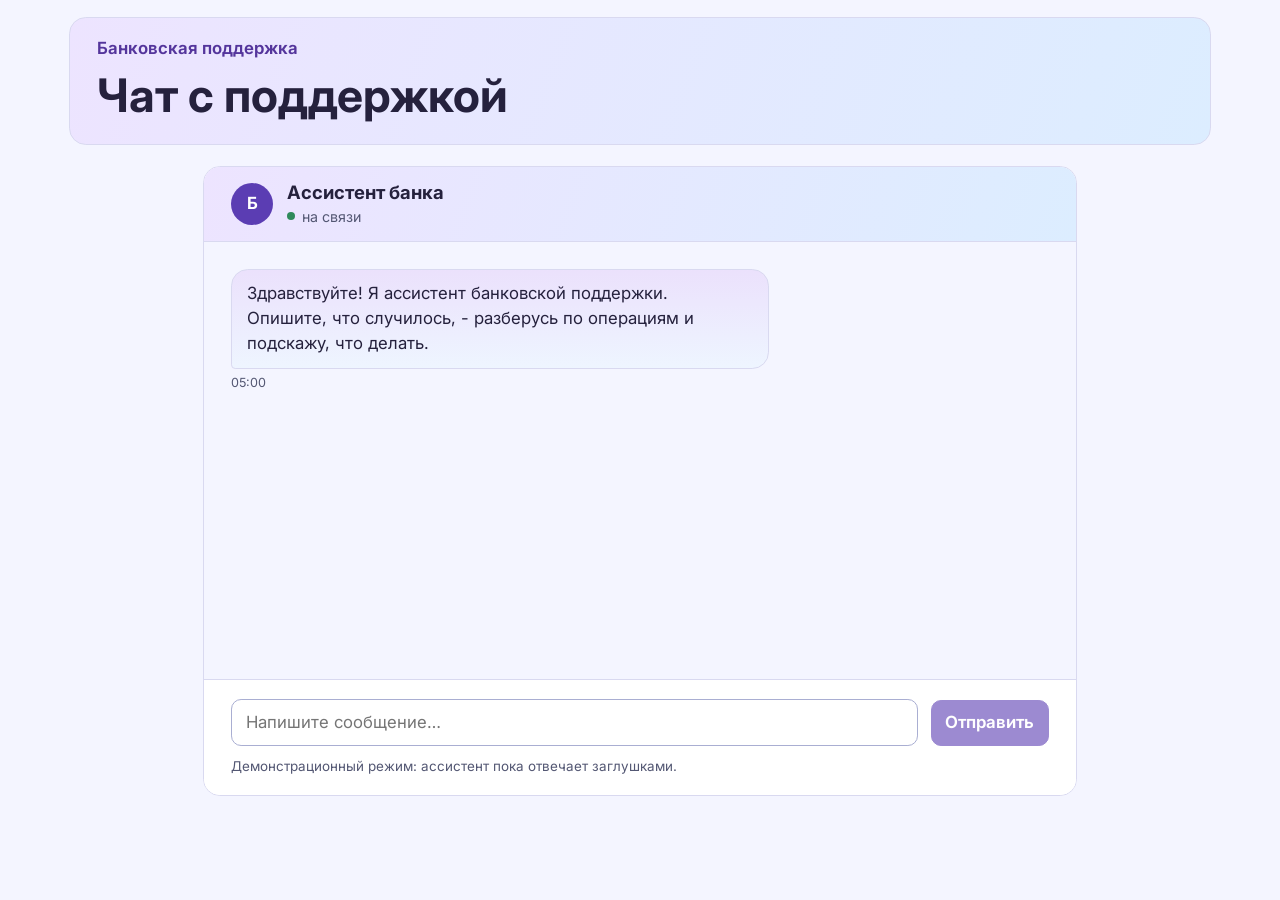
==== chat/chat.html @ 7e6d899d "Visual part Doesnt work yet, only visual" ====
<!doctype html>
<html lang="ru">
<head>
  <meta charset="utf-8">
  <meta name="viewport" content="width=device-width, initial-scale=1">
  <title>Чат с поддержкой | Банковская поддержка</title>
  <link rel="stylesheet" href="https://fonts.googleapis.com/css2?family=Inter:wght@400..700&amp;display=swap">
  <link rel="stylesheet" href="chat.css">
  <script type="module" src="chat.js"></script>
</head>
<body>
  <header class="page-header">
    <div class="container">
      <p class="product">Банковская поддержка</p>
      <h1>Чат с поддержкой</h1>
    </div>
  </header>

  <main class="container">
    <div class="chat-wrap">
      <section class="card chat" aria-labelledby="chat-title">
        <div class="chat-head">
          <span class="chat-avatar" aria-hidden="true">Б</span>
          <div>
            <h2 id="chat-title">Ассистент банка</h2>
            <p class="chat-status" id="chat-status">на связи</p>
          </div>
        </div>

        <div class="chat-log" id="chat-log" role="log" aria-live="polite" aria-label="История переписки">
          <div class="msg msg--bot">
            <div class="msg__bubble">
              <p>Здравствуйте! Я ассистент банковской поддержки. Опишите, что случилось, - разберусь по операциям и подскажу, что делать.</p>
            </div>
          </div>

        </div>

        <div class="chat-footer">
          <form class="chat-form" id="chat-form">
            <label class="sr-only" for="chat-input">Сообщение</label>
            <textarea id="chat-input" name="message" rows="1" placeholder="Напишите сообщение…" required></textarea>
            <button id="chat-send" type="submit" disabled>Отправить</button>
          </form>
          <p class="chat-note">Демонстрационный режим: ассистент пока отвечает заглушками.</p>
        </div>
      </section>
    </div>
  </main>
</body>
</html>
---- chat/chat.css ----
:root {
  color-scheme: light;
  --text: #25213d;
  --surface-subtle: #eef5ff;
  --result-tint: #ebe1fc;
  --border: #d9d9f0;
  --accent-text: #54359c;
  --input-border: #a9aed2;
  --primary: #5b3db3;
  --primary-hover: #482a95;
  --muted: #535773;
  --error: #a42543;
  --page: #f4f5ff;
  --surface: #ffffff;
  --header-start: #ede4ff;
  --header-end: #dcedff;
  --on-primary: #ffffff;
  --focus: #285bc4;
  --online: #2f8a5b;

  font: 105%/1.5 "Inter", system-ui, sans-serif;
  color: var(--text);
  background: var(--page);
}

* { box-sizing: border-box; }

body { margin: 0; }

.container {
  width: min(68rem, calc(100% - 2rem));
  margin-inline: auto;
}

.page-header { padding-top: 1rem; }

.page-header .container {
  background: linear-gradient(110deg, var(--header-start), var(--header-end));
  border: 1px solid var(--border);
  border-radius: 1rem;
  padding: 0.75rem clamp(1rem, 3vw, 1.6rem);
}

.page-header p { margin: 0.35rem 0 0; }

.product {
  color: var(--accent-text);
  font-weight: 650;
}

h1, h2, h3 { line-height: 1.25; }
h1 { margin: 0.35rem 0; font-size: clamp(1.75rem, 5vw, 2.75rem); }

main { padding-block: 1.25rem 2rem; }

.card {
  margin-bottom: 1rem;
  padding: clamp(1rem, 3vw, 1.6rem);
  background: var(--surface);
  border: 1px solid var(--border);
  border-radius: 1rem;
}

button {
  min-height: 2.75rem;
  padding: 0.45rem 0.8rem;
  border: 1px solid var(--primary);
  border-radius: 0.6rem;
  background: var(--primary);
  color: var(--on-primary);
  font: inherit;
  font-weight: 650;
  cursor: pointer;
}

button:disabled { opacity: 0.6; cursor: default; }
button:hover:enabled { background: var(--primary-hover); }
:focus-visible { outline: 2px solid var(--focus); outline-offset: 3px; }

.sr-only {
  position: absolute;
  width: 1px;
  height: 1px;
  margin: -1px;
  padding: 0;
  overflow: hidden;
  clip: rect(0 0 0 0);
  border: 0;
  white-space: nowrap;
}

.chat-wrap { width: min(52rem, 100%); margin-inline: auto; }

.chat {
  display: grid;
  grid-template-rows: auto minmax(0, 1fr) auto;
  height: min(70dvh, 42rem);
  min-height: 24rem;
  padding: 0;
  overflow: hidden;
}

.chat-head {
  display: flex;
  align-items: center;
  gap: 0.8rem;
  padding: 0.85rem clamp(1rem, 3vw, 1.6rem);
  background: linear-gradient(110deg, var(--header-start), var(--header-end));
  border-bottom: 1px solid var(--border);
}

.chat-avatar {
  flex: none;
  display: grid;
  place-items: center;
  width: 2.5rem;
  height: 2.5rem;
  border-radius: 50%;
  background: var(--primary);
  color: var(--on-primary);
  font-weight: 700;
}

.chat-head h2 { margin: 0; font-size: 1.1rem; }

.chat-status {
  display: flex;
  align-items: center;
  gap: 0.4rem;
  margin: 0.1rem 0 0;
  font-size: 0.85rem;
  color: var(--muted);
}

.chat-status::before {
  content: "";
  width: 0.5rem;
  height: 0.5rem;
  border-radius: 50%;
  background: var(--online);
}

.chat-status[data-state="typing"]::before { background: var(--accent-text); }

.chat-log {
  display: flex;
  flex-direction: column;
  gap: 0.85rem;
  padding: clamp(1rem, 3vw, 1.6rem);
  overflow-y: auto;
  background: var(--page);
  scrollbar-width: thin;
  scrollbar-color: var(--input-border) transparent;
}

.chat-log::-webkit-scrollbar { width: 0.5rem; }
.chat-log::-webkit-scrollbar-thumb { background: var(--input-border); border-radius: 0.5rem; }

.msg {
  display: flex;
  flex-direction: column;
  gap: 0.3rem;
  max-width: min(85%, 32rem);
}

.msg--bot { align-self: flex-start; align-items: flex-start; }
.msg--user { align-self: flex-end; align-items: flex-end; }

.msg__bubble {
  padding: 0.65rem 0.9rem;
  border: 1px solid var(--border);
  border-radius: 1rem;
  background: linear-gradient(to top, var(--surface-subtle), var(--result-tint));
  overflow-wrap: anywhere;
}

.msg__bubble p { margin: 0; white-space: pre-wrap; }

.msg--bot .msg__bubble { border-bottom-left-radius: 0.25rem; }

.msg--user .msg__bubble {
  border-color: var(--primary);
  border-bottom-right-radius: 0.25rem;
  background: var(--primary);
  color: var(--on-primary);
}

.msg__time {
  font-size: 0.75rem;
  color: var(--muted);
}

.msg__bubble--typing {
  display: flex;
  align-items: center;
  gap: 0.3rem;
  padding: 0.85rem 0.95rem;
}

.msg__bubble--typing .dot {
  width: 0.4rem;
  height: 0.4rem;
  border-radius: 50%;
  background: var(--primary);
  opacity: 0.3;
  animation: dot-pulse 1.1s infinite ease-in-out;
}

.msg__bubble--typing .dot:nth-child(2) { animation-delay: 0.15s; }
.msg__bubble--typing .dot:nth-child(3) { animation-delay: 0.3s; }

@keyframes dot-pulse {
  0%, 80%, 100% { opacity: 0.3; transform: translateY(0); }
  40% { opacity: 1; transform: translateY(-0.15rem); }
}

.chat-footer {
  padding: clamp(0.85rem, 2.5vw, 1.1rem) clamp(1rem, 3vw, 1.6rem);
  background: var(--surface);
  border-top: 1px solid var(--border);
}

.chat-form {
  display: flex;
  align-items: flex-end;
  gap: 0.75rem;
}

.chat-form textarea {
  flex: 1 1 auto;
  min-height: 2.75rem;
  max-height: 8rem;
  padding: 0.6rem 0.8rem;
  border: 1px solid var(--input-border);
  border-radius: 0.6rem;
  background: var(--surface);
  color: inherit;
  font: inherit;
  line-height: 1.5;
  resize: none;
  overflow-y: auto;
}

.chat-form textarea:focus { border-color: var(--focus); }
.chat-form button { flex: none; }

.chat-note {
  margin: 0.6rem 0 0;
  font-size: 0.8rem;
  color: var(--muted);
}

@media (prefers-reduced-motion: reduce) {
  .msg__bubble--typing .dot { animation: none; }
}
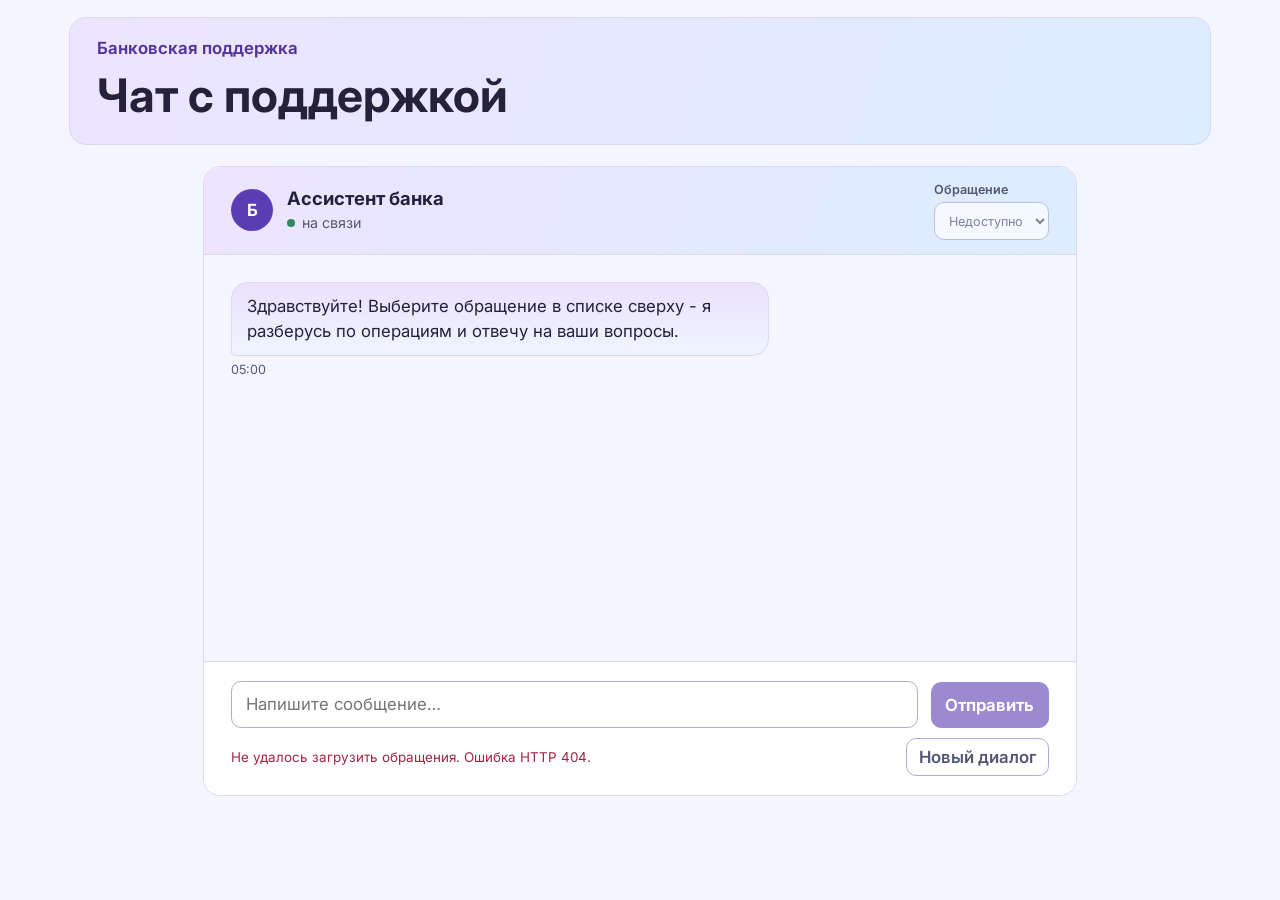
==== commit 68c85ca9: "Visual upgrade and functionality" ====
--- a/chat/chat.html
+++ b/chat/chat.html
@@ -3,7 +3,7 @@
 <head>
   <meta charset="utf-8">
   <meta name="viewport" content="width=device-width, initial-scale=1">
-  <title>Чат с поддержкой | Банковская поддержка</title>
+  <title>Чат с поддержкой · Банковская поддержка</title>
   <link rel="stylesheet" href="https://fonts.googleapis.com/css2?family=Inter:wght@400..700&amp;display=swap">
   <link rel="stylesheet" href="chat.css">
   <script type="module" src="chat.js"></script>
@@ -21,19 +21,24 @@
       <section class="card chat" aria-labelledby="chat-title">
         <div class="chat-head">
           <span class="chat-avatar" aria-hidden="true">Б</span>
-          <div>
+          <div class="chat-peer">
             <h2 id="chat-title">Ассистент банка</h2>
             <p class="chat-status" id="chat-status">на связи</p>
           </div>
+          <label class="case-picker">
+            <span>Обращение</span>
+            <select id="case-select" disabled>
+              <option value="">Загружаем список…</option>
+            </select>
+          </label>
         </div>
 
         <div class="chat-log" id="chat-log" role="log" aria-live="polite" aria-label="История переписки">
           <div class="msg msg--bot">
             <div class="msg__bubble">
-              <p>Здравствуйте! Я ассистент банковской поддержки. Опишите, что случилось, - разберусь по операциям и подскажу, что делать.</p>
+              <p>Здравствуйте! Выберите обращение в списке сверху - я разберусь по операциям и отвечу на ваши вопросы.</p>
             </div>
           </div>
-
         </div>
 
         <div class="chat-footer">
@@ -42,7 +47,10 @@
             <textarea id="chat-input" name="message" rows="1" placeholder="Напишите сообщение…" required></textarea>
             <button id="chat-send" type="submit" disabled>Отправить</button>
           </form>
-          <p class="chat-note">Демонстрационный режим: ассистент пока отвечает заглушками.</p>
+          <div class="chat-note-row">
+            <p class="chat-note" id="chat-note" role="status">Загружаем список обращений…</p>
+            <button class="ghost" id="chat-reset" type="button">Новый диалог</button>
+          </div>
         </div>
       </section>
     </div>
--- a/chat/chat.css
+++ b/chat/chat.css
@@ -77,6 +77,20 @@
 button:hover:enabled { background: var(--primary-hover); }
 :focus-visible { outline: 2px solid var(--focus); outline-offset: 3px; }
 
+button.ghost {
+  min-height: 2.25rem;
+  padding: 0.3rem 0.7rem;
+  border-color: var(--input-border);
+  background: transparent;
+  color: var(--muted);
+  font-weight: 600;
+}
+
+button.ghost:hover:enabled {
+  background: var(--surface-subtle);
+  color: var(--text);
+}
+
 .sr-only {
   position: absolute;
   width: 1px;
@@ -102,6 +116,7 @@
 
 .chat-head {
   display: flex;
+  flex-wrap: wrap;
   align-items: center;
   gap: 0.8rem;
   padding: 0.85rem clamp(1rem, 3vw, 1.6rem);
@@ -121,6 +136,8 @@
   font-weight: 700;
 }
 
+.chat-peer { flex: 1 1 12rem; min-width: 0; }
+
 .chat-head h2 { margin: 0; font-size: 1.1rem; }
 
 .chat-status {
@@ -141,6 +158,28 @@
 }
 
 .chat-status[data-state="typing"]::before { background: var(--accent-text); }
+
+.case-picker {
+  display: grid;
+  gap: 0.15rem;
+  margin-left: auto;
+  max-width: 100%;
+  font-size: 0.75rem;
+  color: var(--muted);
+}
+
+.case-picker span { font-weight: 600; }
+
+.case-picker select {
+  min-height: 2.25rem;
+  max-width: 18rem;
+  padding: 0.35rem 0.55rem;
+  border: 1px solid var(--input-border);
+  border-radius: 0.6rem;
+  background: var(--surface);
+  color: inherit;
+  font: inherit;
+}
 
 .chat-log {
   display: flex;
@@ -244,12 +283,29 @@
 .chat-form textarea:focus { border-color: var(--focus); }
 .chat-form button { flex: none; }
 
+.chat-note-row {
+  display: flex;
+  align-items: center;
+  justify-content: space-between;
+  gap: 0.75rem;
+  flex-wrap: wrap;
+  margin-top: 0.6rem;
+}
+
 .chat-note {
-  margin: 0.6rem 0 0;
+  margin: 0;
   font-size: 0.8rem;
   color: var(--muted);
 }
+
+.chat-note[data-state="error"] { color: var(--error); }
 
 @media (prefers-reduced-motion: reduce) {
   .msg__bubble--typing .dot { animation: none; }
 }
+
+@media (max-width: 34rem) {
+  .case-picker { width: 100%; margin-left: 0; }
+  .case-picker select { max-width: none; width: 100%; }
+  .msg { max-width: 92%; }
+}
